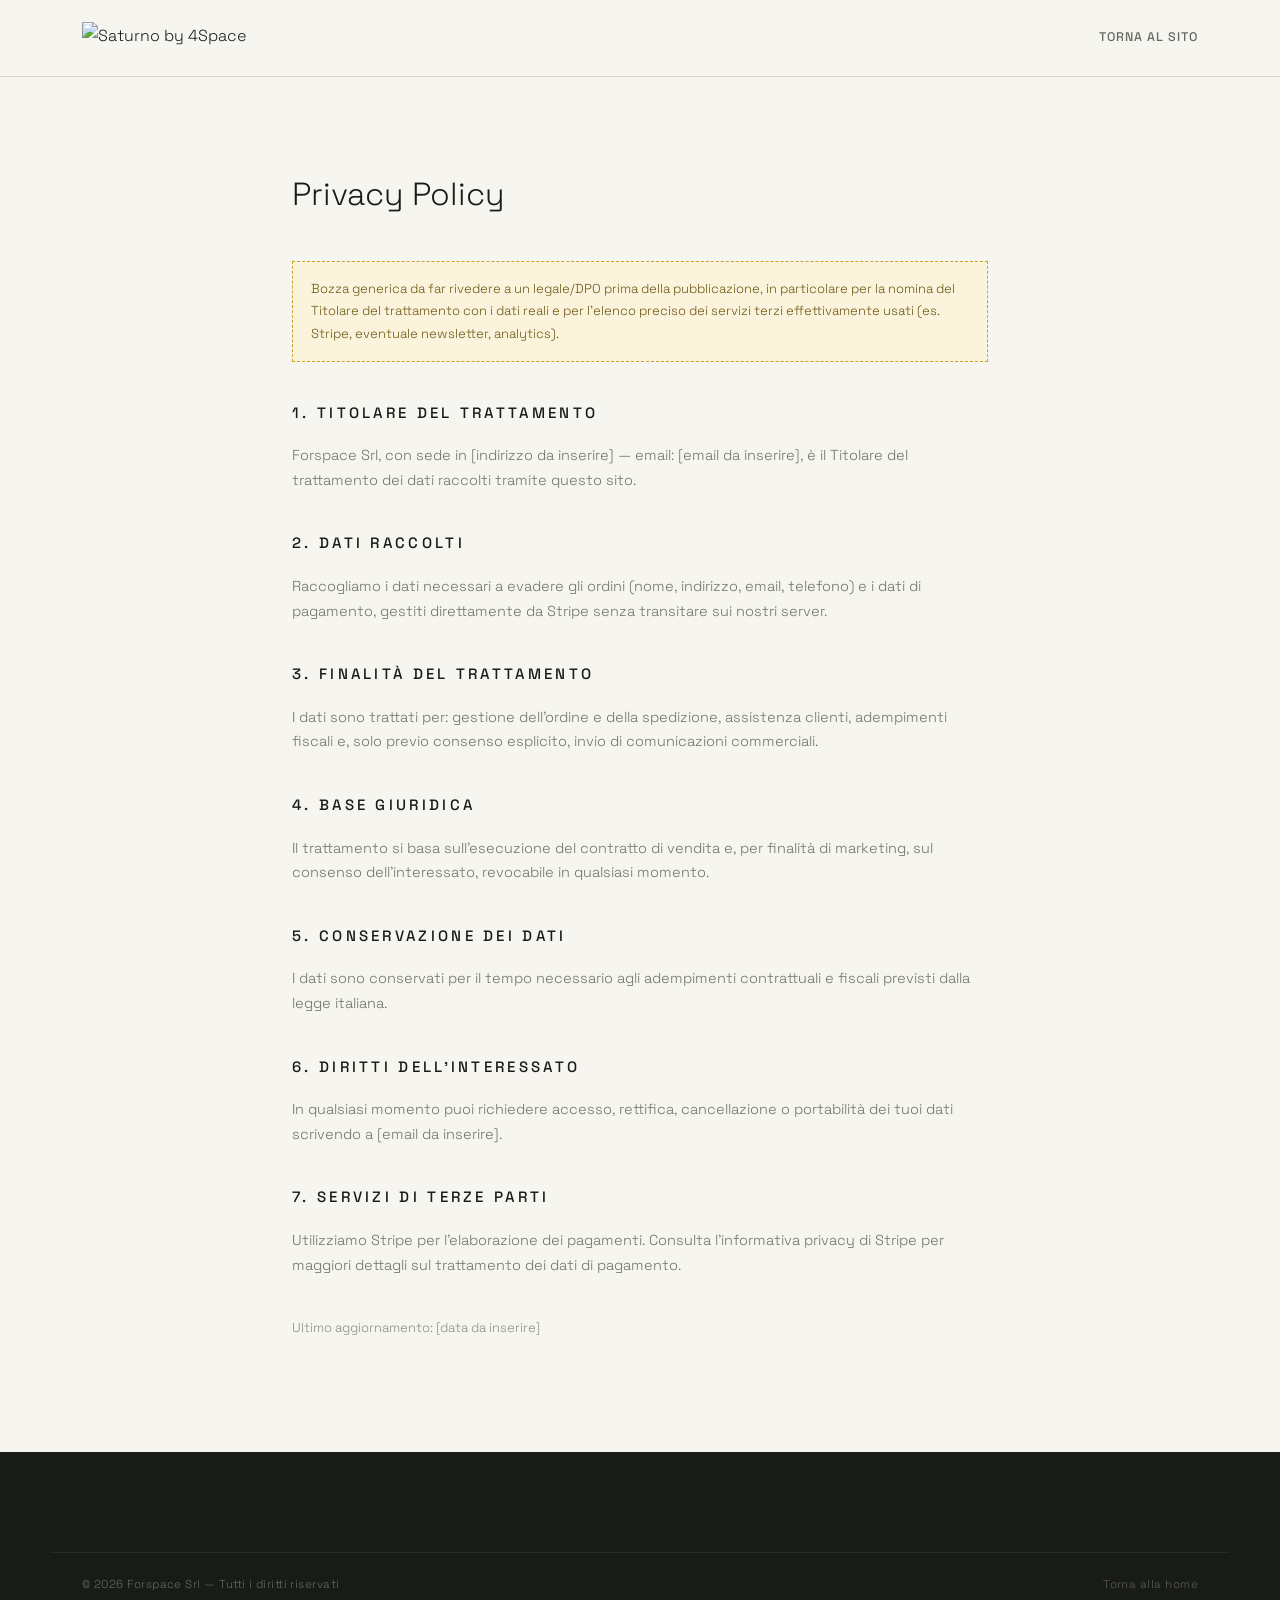
==== privacy.html @ 72b9e903 "Add files via upload" ====
<!DOCTYPE html>
<html lang="it">
<head>
<meta charset="UTF-8">
<meta name="viewport" content="width=device-width, initial-scale=1.0">
<title>Privacy Policy — Saturno by 4Space</title>
<link rel="preconnect" href="https://fonts.googleapis.com">
<link href="https://fonts.googleapis.com/css2?family=Space+Grotesk:wght@300;400;500;600;700&display=swap" rel="stylesheet">
<link rel="stylesheet" href="style.css">
</head>
<body>

<header class="site">
  <div class="bar">
    <a href="index.html"><img src="images/logo.png" alt="Saturno by 4Space" class="logo"></a>
    <nav class="main"><a href="index.html">Torna al sito</a></nav>
  </div>
</header>

<section class="legal">
  <div class="wrap" style="max-width:760px;">
    <h1>Privacy Policy</h1>

    <div class="placeholder">
      Bozza generica da far rivedere a un legale/DPO prima della pubblicazione, in
      particolare per la nomina del Titolare del trattamento con i dati reali e per
      l'elenco preciso dei servizi terzi effettivamente usati (es. Stripe, eventuale
      newsletter, analytics).
    </div>

    <h2>1. Titolare del trattamento</h2>
    <p>Forspace Srl, con sede in [indirizzo da inserire] — email: [email da inserire],
    è il Titolare del trattamento dei dati raccolti tramite questo sito.</p>

    <h2>2. Dati raccolti</h2>
    <p>Raccogliamo i dati necessari a evadere gli ordini (nome, indirizzo, email,
    telefono) e i dati di pagamento, gestiti direttamente da Stripe senza transitare
    sui nostri server.</p>

    <h2>3. Finalità del trattamento</h2>
    <p>I dati sono trattati per: gestione dell'ordine e della spedizione, assistenza
    clienti, adempimenti fiscali e, solo previo consenso esplicito, invio di
    comunicazioni commerciali.</p>

    <h2>4. Base giuridica</h2>
    <p>Il trattamento si basa sull'esecuzione del contratto di vendita e, per finalità
    di marketing, sul consenso dell'interessato, revocabile in qualsiasi momento.</p>

    <h2>5. Conservazione dei dati</h2>
    <p>I dati sono conservati per il tempo necessario agli adempimenti contrattuali e
    fiscali previsti dalla legge italiana.</p>

    <h2>6. Diritti dell'interessato</h2>
    <p>In qualsiasi momento puoi richiedere accesso, rettifica, cancellazione o
    portabilità dei tuoi dati scrivendo a [email da inserire].</p>

    <h2>7. Servizi di terze parti</h2>
    <p>Utilizziamo Stripe per l'elaborazione dei pagamenti. Consulta l'informativa
    privacy di Stripe per maggiori dettagli sul trattamento dei dati di pagamento.</p>

    <p style="margin-top:40px; color:#8a8d84; font-size:13px;">Ultimo aggiornamento: [data da inserire]</p>
  </div>
</section>

<footer>
  <div class="wrap bottom">
    <span>© 2026 Forspace Srl — Tutti i diritti riservati</span>
    <a href="index.html">Torna alla home</a>
  </div>
</footer>

</body>
</html>
---- style.css ----
/* ===== Saturno by 4Space — stile elegante / design ===== */

:root{
  --red:#9C2B1F;
  --green:#2F4A3C;
  --blue:#496F88;
  --ochre:#B8862E;
  --ink:#191C16;
  --cream:#F7F5F0;
  --paper:#FFFFFF;
  --line:#DDD7C9;
  --muted:#6E7268;
  --accent: var(--red);
  --maxw:1180px;
}

*{box-sizing:border-box;}
html{scroll-behavior:smooth;}
body{
  margin:0;
  font-family:'Space Grotesk', sans-serif;
  font-weight:300;
  color:var(--ink);
  background:var(--cream);
  line-height:1.7;
  -webkit-font-smoothing:antialiased;
}
img{max-width:100%; display:block;}
a{color:inherit; text-decoration:none;}

.wrap{max-width:var(--maxw); margin:0 auto; padding:0 32px;}

.eyebrow{
  font-size:12px; letter-spacing:.28em; text-transform:uppercase;
  color:var(--accent); font-weight:500; margin:0 0 22px;
}

/* ---- header ---- */
header.site{
  position:sticky; top:0; z-index:50;
  background:rgba(247,245,240,0.9);
  backdrop-filter:blur(8px);
  border-bottom:1px solid var(--line);
}
header.site .bar{
  display:flex; align-items:center; justify-content:space-between;
  padding:22px 32px;
  max-width:var(--maxw); margin:0 auto;
}
header.site img.logo{height:32px;}
nav.main{display:flex; align-items:center;}
nav.main a{
  margin-left:34px; font-size:12.5px; font-weight:500;
  letter-spacing:.08em; text-transform:uppercase;
  color:var(--ink); opacity:.65; transition:opacity .15s ease;
}
nav.main a:hover{opacity:1;}
@media(max-width:760px){ nav.main{ display:none; } }

.btn{
  display:inline-flex; align-items:center; gap:8px;
  padding:15px 34px; font-size:12px; font-weight:500;
  letter-spacing:.14em; text-transform:uppercase;
  cursor:pointer; border:1px solid var(--ink); background:none;
  color:var(--ink); transition:all .2s ease;
}
.btn:hover{background:var(--ink); color:var(--cream);}
.btn-solid{background:var(--ink); color:var(--cream);}
.btn-solid:hover{background:transparent; color:var(--ink);}
.btn-small{padding:10px 22px; font-size:11px; letter-spacing:.1em;}
.btn-ghost{border-color:var(--line); color:var(--muted);}
.btn-ghost:hover{border-color:var(--ink); background:none; color:var(--ink);}

/* ---- ring graphic (sostituisce le foto prodotto) ---- */
.ring-graphic{ display:block; }

/* ---- hero ---- */
.hero{ padding:150px 0 90px; }
.hero .inner{
  display:grid; grid-template-columns:1.1fr .9fr; gap:60px; align-items:center;
}
@media(max-width:900px){ .hero .inner{ grid-template-columns:1fr; } }
.hero h1{
  font-size:56px; font-weight:300; line-height:1.12; letter-spacing:-.01em;
  margin:0 0 26px; color:var(--ink);
}
.hero h1 .accent{ color:var(--green); }
.hero p.sub{ font-size:16.5px; color:var(--muted); max-width:440px; margin:0 0 40px; font-weight:300;}
.ctas{ display:flex; gap:16px; flex-wrap:wrap; }
.hero-visual{ display:flex; align-items:center; justify-content:center; }
.hero-visual .ring-graphic{ width:100%; max-width:340px; }

/* ---- statement band ---- */
.statement{ padding:90px 0; text-align:center; border-top:1px solid var(--line); border-bottom:1px solid var(--line); }
.statement p{
  font-size:28px; font-weight:400; color:var(--green);
  max-width:760px; margin:0 auto; line-height:1.5;
}

/* ---- section generic ---- */
section{ padding:110px 0; }
.section-tight{ padding:90px 0; }
section h2{
  font-size:13px; font-weight:600; letter-spacing:.22em; text-transform:uppercase;
  color:var(--ink); margin:0 0 18px;
}
section h3.big{
  font-size:32px; font-weight:300; color:var(--ink); margin:0 0 22px; max-width:640px;
}
section p.lead{ max-width:560px; color:var(--muted); margin:0 0 50px; font-size:15.5px; }
.section-alt{ background:var(--paper); }

/* ---- shop ---- */
.shop-grid{ display:grid; grid-template-columns:.85fr 1fr; gap:70px; align-items:center; }
@media(max-width:900px){ .shop-grid{ grid-template-columns:1fr; } }
.shop-visual{ display:flex; align-items:center; justify-content:center; padding:20px; }
.shop-visual .ring-graphic{ width:100%; max-width:320px; }

.price{ font-size:26px; font-weight:400; color:var(--ink); margin:0 0 8px; letter-spacing:.02em;}
.price .was{ font-size:15px; color:#A3A69C; text-decoration:line-through; font-weight:300; margin-right:10px; }
.price-note{ font-size:12.5px; color:var(--muted); margin-bottom:34px; }

.color-label{ font-size:12px; letter-spacing:.1em; text-transform:uppercase; color:var(--muted); margin-bottom:14px; }
.color-name{ color:var(--ink); font-weight:500; }
.swatches{ display:flex; gap:16px; margin-bottom:38px; }
.swatch{
  width:30px; height:30px; border-radius:50%; cursor:pointer;
  border:1px solid transparent; position:relative; padding:3px;
  box-shadow:0 0 0 1px var(--line) inset;
}
.swatch::after{
  content:""; display:block; width:100%; height:100%; border-radius:50%;
  background:var(--sw-color);
}
.swatch.active{ box-shadow:0 0 0 1px var(--ink) inset; }
.swatch[data-color="bordeaux"]{ --sw-color: var(--red); }
.swatch[data-color="verde"]{ --sw-color: var(--green); }
.swatch[data-color="blu"]{ --sw-color: var(--blue); }
.swatch[data-color="ocra"]{ --sw-color: var(--ochre); }

.stock-note{ font-size:12.5px; color:var(--muted); margin-top:20px; }

/* ---- steps (come funziona) ---- */
.steps{ display:grid; grid-template-columns:repeat(3,1fr); gap:50px; margin-top:20px; }
@media(max-width:900px){ .steps{ grid-template-columns:1fr; } }
.step .marker{
  width:44px; height:44px; border-radius:50%; border:1px solid var(--ink);
  display:flex; align-items:center; justify-content:center;
  font-size:13px; margin-bottom:22px; color:var(--ink);
}
.step h3{ font-size:16px; font-weight:500; margin:0 0 10px; color:var(--ink); }
.step p{ font-size:14.5px; color:var(--muted); margin:0; }

/* ---- vantaggi ---- */
.feat-grid{ display:grid; grid-template-columns:repeat(2,1fr); gap:50px 60px; }
@media(max-width:640px){ .feat-grid{ grid-template-columns:1fr; } }
.feat-card{ border-top:1px solid var(--line); padding-top:24px; }
.feat-card h3{ font-size:16px; font-weight:500; margin:0 0 10px; color:var(--ink); }
.feat-card p{ font-size:14.5px; color:var(--muted); margin:0; }

/* ---- brand story ---- */
.story{ background:var(--ink); color:var(--cream); text-align:center; }
.story img.mini{ height:26px; margin-bottom:30px; opacity:.9; }
.story h3.big{ color:var(--cream); margin:0 auto 22px; }
.story p{ max-width:560px; margin:0 auto; color:#B9BDB2; font-size:15px; }

/* ---- faq ---- */
.faq-item{ border-bottom:1px solid var(--line); padding:26px 0; }
.faq-item h4{ margin:0 0 10px; font-size:15px; font-weight:500; color:var(--ink); }
.faq-item p{ margin:0; font-size:14.5px; color:var(--muted); }

/* ---- footer ---- */
footer{ background:var(--ink); color:#9CA096; padding:60px 0 30px; font-size:13px; }
footer .fgrid{ display:flex; justify-content:space-between; flex-wrap:wrap; gap:40px; }
footer img.flogo{ height:26px; margin-bottom:16px; filter:brightness(0) invert(1); opacity:.85; }
footer a{ opacity:.85; }
footer a:hover{ opacity:1; }
footer .links a{ display:block; margin-bottom:10px; font-size:12.5px; letter-spacing:.04em; }
footer .bottom{
  border-top:1px solid #33362c; margin-top:40px; padding-top:22px;
  display:flex; justify-content:space-between; flex-wrap:wrap; gap:10px;
  opacity:.6; font-size:11.5px; letter-spacing:.04em;
}

/* ---- legal pages ---- */
.legal{ padding:90px 0 100px; }
.legal h1{ color:var(--ink); font-size:32px; font-weight:300; margin:0 0 40px; }
.legal h2{ font-size:15px; font-weight:500; color:var(--ink); margin-top:38px; }
.legal p, .legal li{ color:var(--muted); font-size:14.5px; }
.legal .placeholder{
  background:#FBF3DC; border:1px dashed #C9A227; padding:16px 18px;
  font-size:13px; color:#6b5710; margin:20px 0;
}
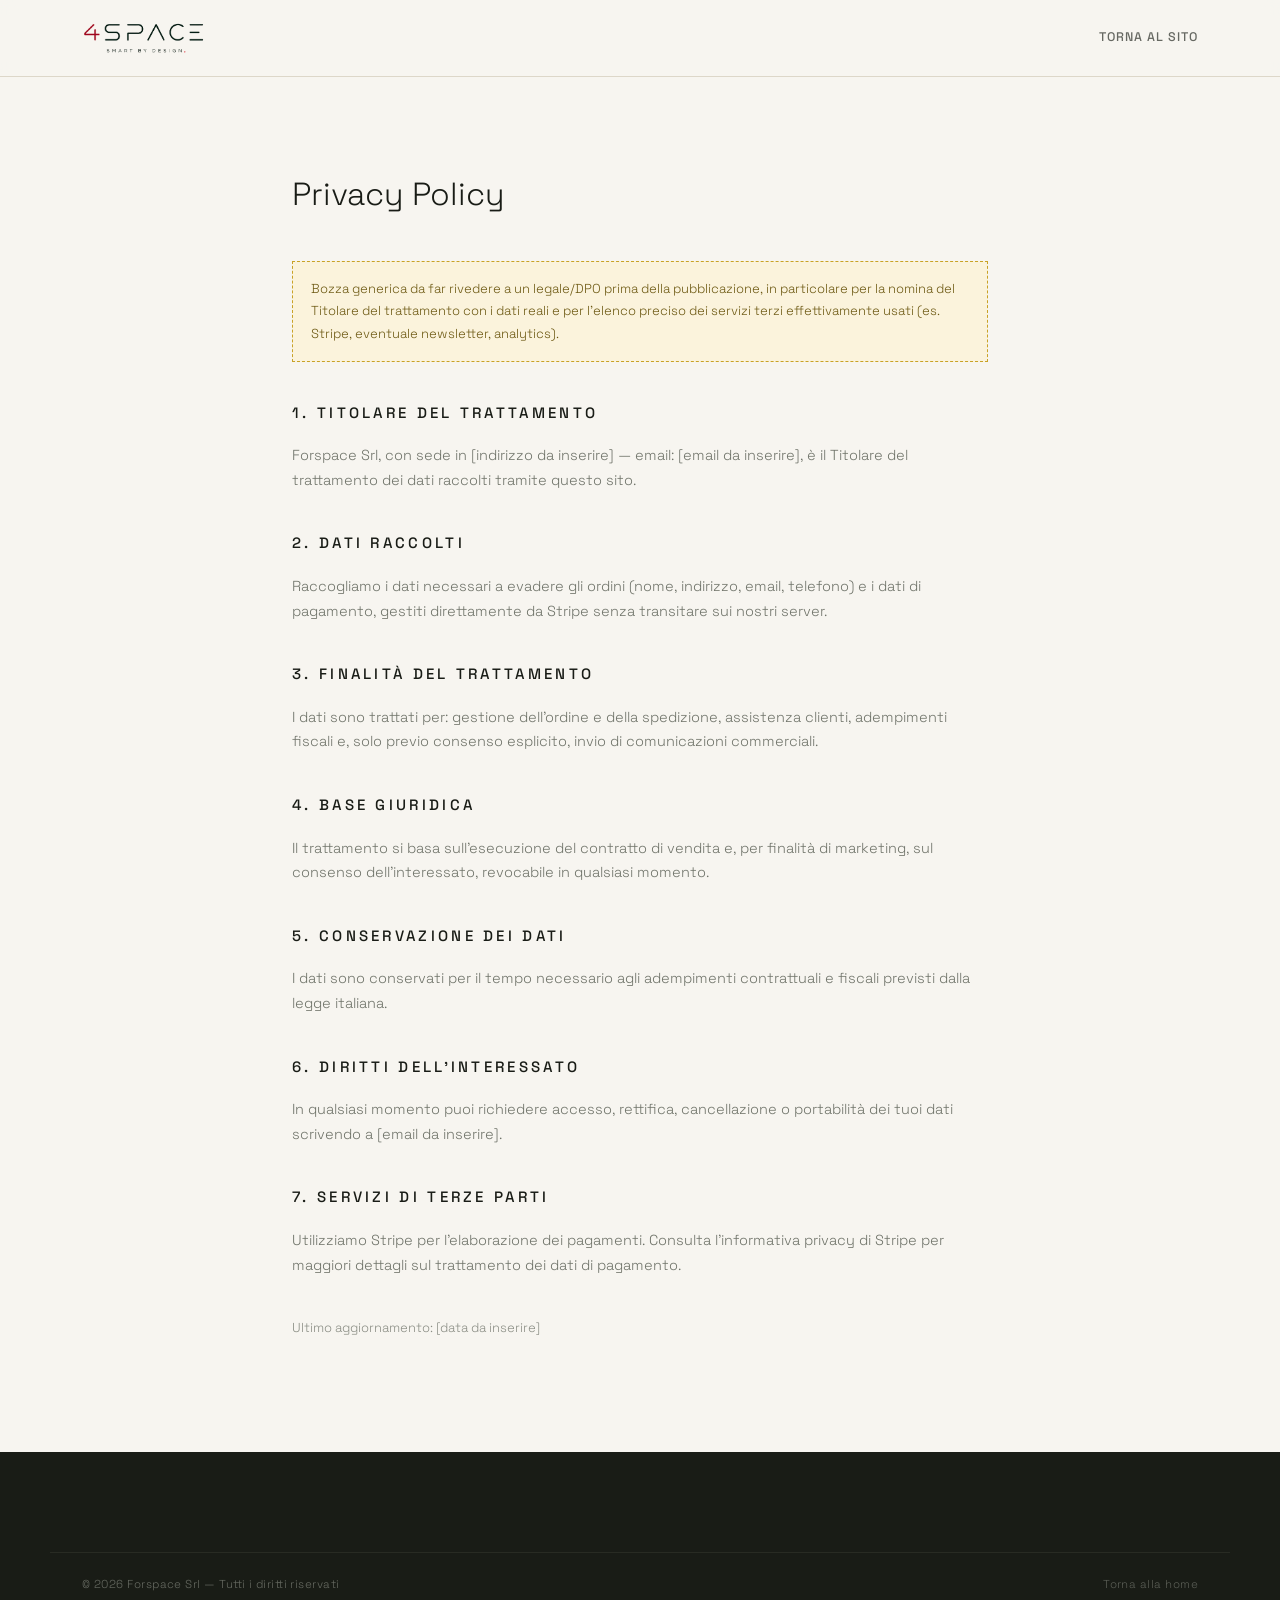
==== commit 15e89fdd: "Add files via upload" ====
--- a/privacy.html
+++ b/privacy.html
@@ -6,6 +6,12 @@
 <title>Privacy Policy — Saturno by 4Space</title>
 <link rel="preconnect" href="https://fonts.googleapis.com">
 <link href="https://fonts.googleapis.com/css2?family=Space+Grotesk:wght@300;400;500;600;700&display=swap" rel="stylesheet">
+<link rel="apple-touch-icon" sizes="180x180" href="images/apple-touch-icon.png">
+<link rel="icon" type="image/png" sizes="32x32" href="images/favicon-32x32.png">
+<link rel="icon" type="image/png" sizes="16x16" href="images/favicon-16x16.png">
+<link rel="icon" href="images/favicon.ico">
+<link rel="manifest" href="site.webmanifest">
+<meta name="theme-color" content="#F7F5F0">
 <link rel="stylesheet" href="style.css">
 </head>
 <body>
--- a/style.css
+++ b/style.css
@@ -161,6 +161,7 @@
 /* ---- brand story ---- */
 .story{ background:var(--ink); color:var(--cream); text-align:center; }
 .story img.mini{ height:26px; margin-bottom:30px; opacity:.9; }
+.story h3.big .dot-red{ color:var(--red); }
 .story h3.big{ color:var(--cream); margin:0 auto 22px; }
 .story p{ max-width:560px; margin:0 auto; color:#B9BDB2; font-size:15px; }
 
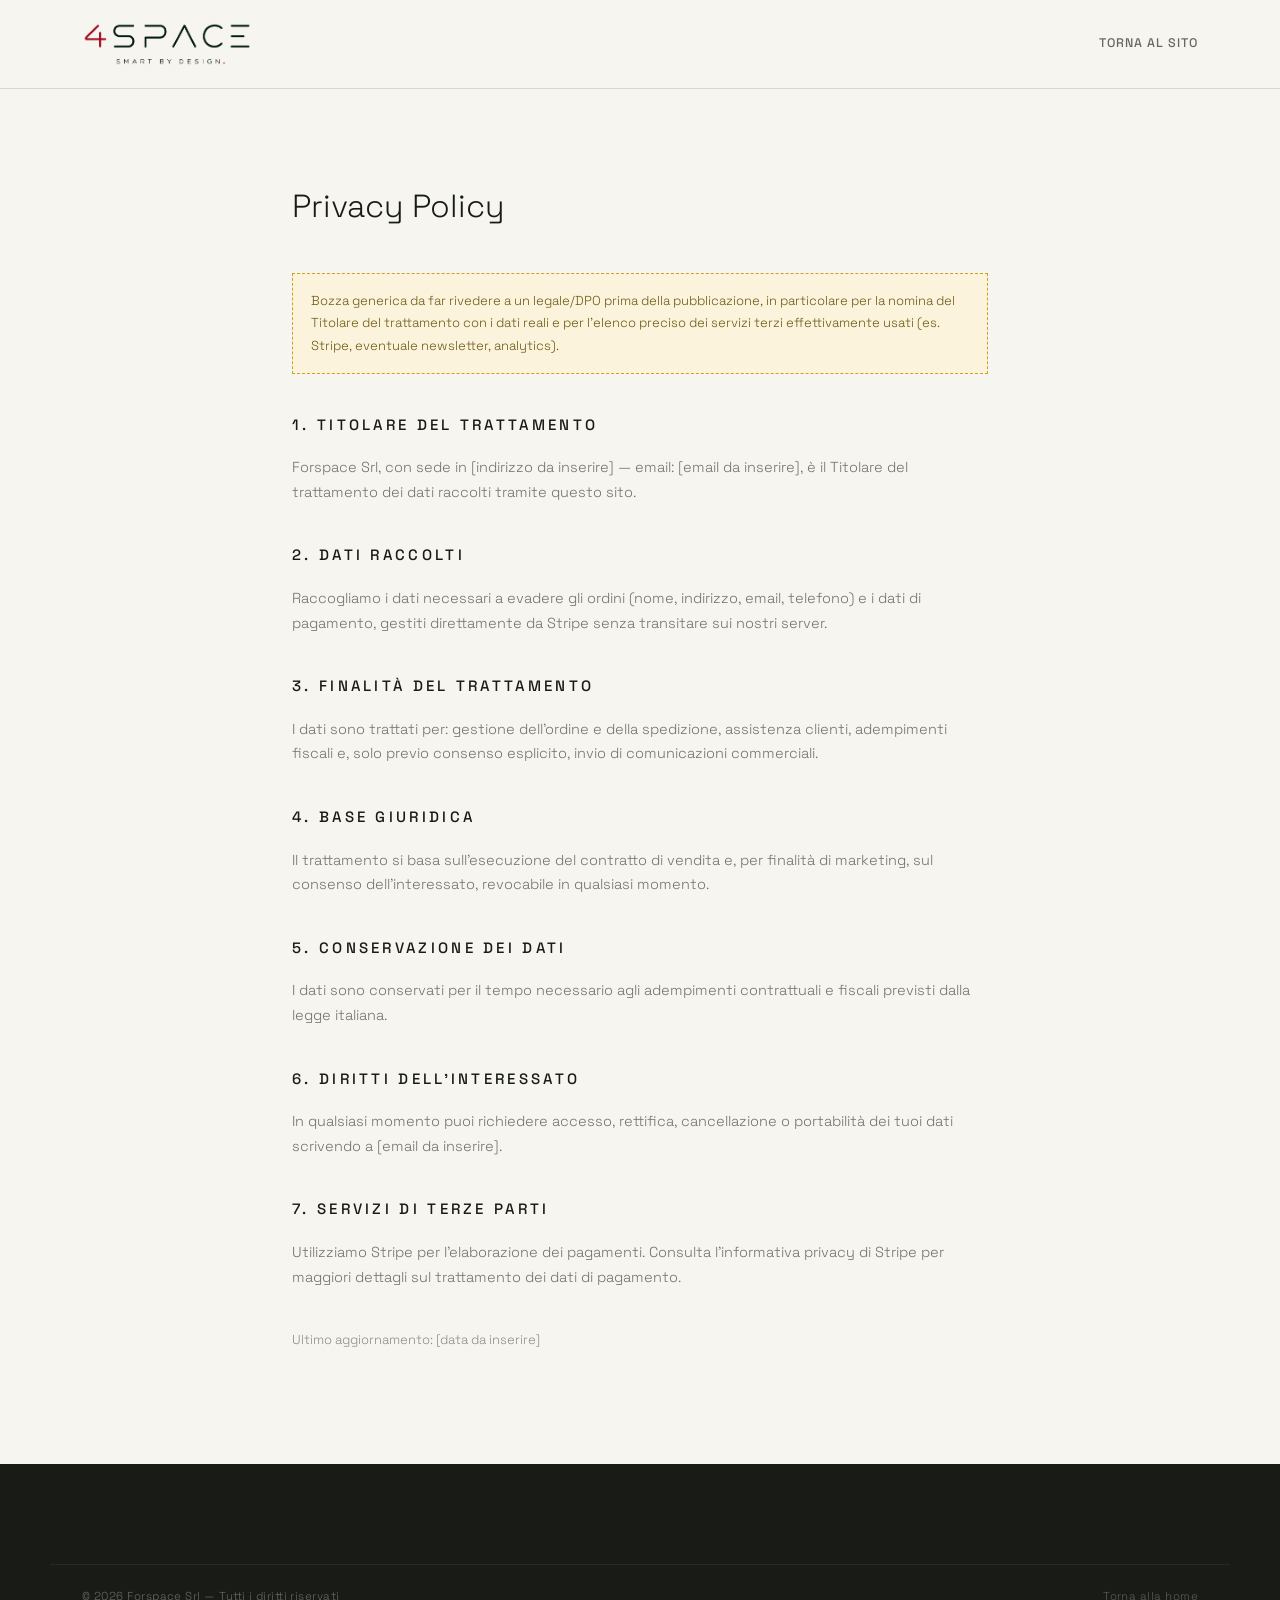
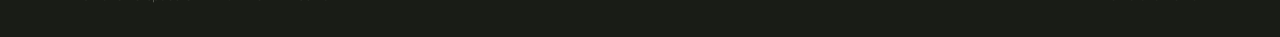
==== commit 8217d282: "Add files via upload" ====
--- a/privacy.html
+++ b/privacy.html
@@ -12,6 +12,7 @@
 <link rel="icon" href="images/favicon.ico">
 <link rel="manifest" href="site.webmanifest">
 <meta name="theme-color" content="#F7F5F0">
+<meta name="robots" content="noindex, nofollow">
 <link rel="stylesheet" href="style.css">
 </head>
 <body>
--- a/style.css
+++ b/style.css
@@ -47,7 +47,7 @@
   padding:22px 32px;
   max-width:var(--maxw); margin:0 auto;
 }
-header.site img.logo{height:32px;}
+header.site img.logo{height:44px;}
 nav.main{display:flex; align-items:center;}
 nav.main a{
   margin-left:34px; font-size:12.5px; font-weight:500;
@@ -107,12 +107,16 @@
 section h3.big{
   font-size:32px; font-weight:300; color:var(--ink); margin:0 0 22px; max-width:640px;
 }
+.dot-red{ color:var(--red); }
 section p.lead{ max-width:560px; color:var(--muted); margin:0 0 50px; font-size:15.5px; }
 .section-alt{ background:var(--paper); }
 
 /* ---- shop ---- */
 .shop-grid{ display:grid; grid-template-columns:.85fr 1fr; gap:70px; align-items:center; }
-@media(max-width:900px){ .shop-grid{ grid-template-columns:1fr; } }
+@media(max-width:900px){
+  .shop-grid{ grid-template-columns:1fr; }
+  .shop-visual{ order:2; margin-top:20px; }
+}
 .shop-visual{ display:flex; align-items:center; justify-content:center; padding:20px; }
 .shop-visual .ring-graphic{ width:100%; max-width:320px; }
 
@@ -161,7 +165,6 @@
 /* ---- brand story ---- */
 .story{ background:var(--ink); color:var(--cream); text-align:center; }
 .story img.mini{ height:26px; margin-bottom:30px; opacity:.9; }
-.story h3.big .dot-red{ color:var(--red); }
 .story h3.big{ color:var(--cream); margin:0 auto 22px; }
 .story p{ max-width:560px; margin:0 auto; color:#B9BDB2; font-size:15px; }
 
@@ -173,7 +176,7 @@
 /* ---- footer ---- */
 footer{ background:var(--ink); color:#9CA096; padding:60px 0 30px; font-size:13px; }
 footer .fgrid{ display:flex; justify-content:space-between; flex-wrap:wrap; gap:40px; }
-footer img.flogo{ height:26px; margin-bottom:16px; filter:brightness(0) invert(1); opacity:.85; }
+footer img.flogo{ height:36px; margin-bottom:16px; filter:brightness(0) invert(1); opacity:.85; }
 footer a{ opacity:.85; }
 footer a:hover{ opacity:1; }
 footer .links a{ display:block; margin-bottom:10px; font-size:12.5px; letter-spacing:.04em; }
